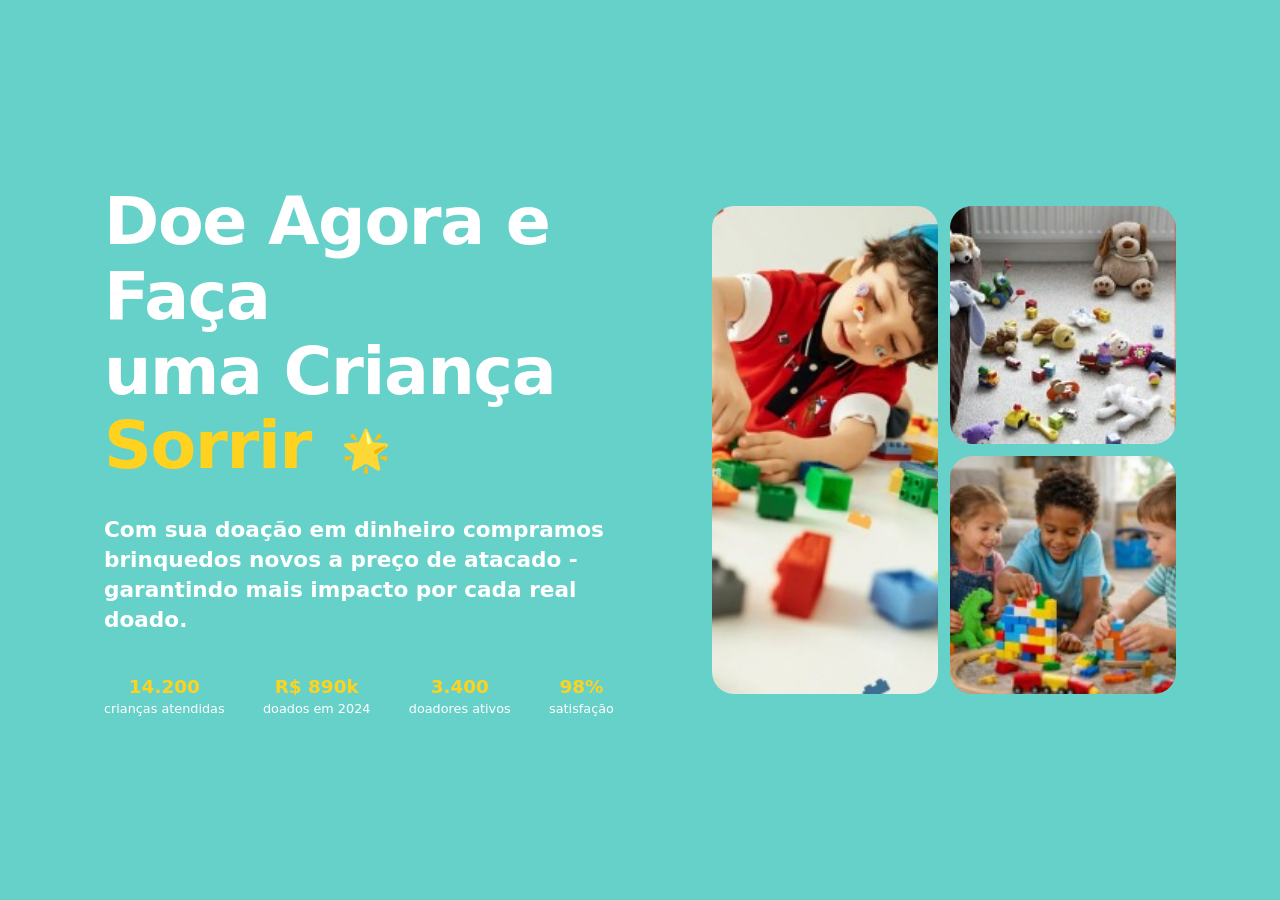
==== doacao-site/index.html @ 0e4f73e1 "Doardinheiro" ====
<!DOCTYPE html>
<html lang="pt-BR">
<head>
<meta charset="UTF-8">
<meta name="viewport" content="width=device-width, initial-scale=1">
<title>Doe Agora e Faça uma Criança Sorrir</title>
<link rel="stylesheet" href="style.css">
</head>
<body>
<section class="hero">
  <div class="texto">
    <h1>Doe Agora e Faça<br>uma Criança<br><span class="destaque">Sorrir <span class="estrela">🌟</span></span></h1>
    <p class="descricao">Com sua doação em dinheiro compramos brinquedos novos a preço de atacado - garantindo mais impacto por cada real doado.</p>
    <ul class="numeros">
      <li><strong>14.200</strong><span>crianças atendidas</span></li>
      <li><strong>R$ 890k</strong><span>doados em 2024</span></li>
      <li><strong>3.400</strong><span>doadores ativos</span></li>
      <li><strong>98%</strong><span>satisfação</span></li>
    </ul>
  </div>
  <div class="fotos">
    <img class="foto grande" src="img/foto-1.jpg" alt="Criança brincando com blocos de montar">
    <img class="foto" src="img/foto-2.jpg" alt="Brinquedos espalhados no tapete">
    <img class="foto" src="img/foto-3.jpg" alt="Crianças montando com blocos coloridos">
  </div>
</section>
</body>
</html>
---- doacao-site/style.css ----
:root{
  --fundo:#66D1C8;
  --amarelo:#FFD21F;
  --branco:#fff;
}
*{box-sizing:border-box;margin:0;padding:0}
body{
  font-family:'Inter','Segoe UI',system-ui,-apple-system,sans-serif;
  background:var(--fundo);
  color:var(--branco);
}
.hero{
  min-height:100vh;
  max-width:1200px;
  margin:0 auto;
  padding:clamp(24px,5vw,64px);
  display:grid;
  grid-template-columns:1.2fr 1fr;
  gap:clamp(24px,4vw,56px);
  align-items:center;
}
h1{
  font-size:clamp(2.4rem,5.2vw,4.2rem);
  line-height:1.12;
  font-weight:800;
  letter-spacing:-.02em;
}
.destaque{color:var(--amarelo)}
.estrela{font-size:.6em;margin-left:.2em;vertical-align:middle}
.descricao{
  margin-top:clamp(20px,3vw,32px);
  max-width:34ch;
  font-size:clamp(1.05rem,1.8vw,1.35rem);
  line-height:1.4;
  font-weight:700;
}
.numeros{
  list-style:none;
  margin-top:clamp(24px,3.5vw,40px);
  display:flex;
  flex-wrap:wrap;
  gap:16px clamp(20px,3vw,40px);
}
.numeros li{display:flex;flex-direction:column;align-items:center;gap:4px}
.numeros strong{color:var(--amarelo);font-size:1.15rem;font-weight:800}
.numeros span{font-size:.8rem;font-weight:400}

.fotos{
  display:grid;
  grid-template-columns:1fr 1fr;
  grid-template-rows:1fr 1fr;
  gap:12px;
  aspect-ratio:1 / 1.05;
}
.foto{
  width:100%;height:100%;
  object-fit:cover;
  border-radius:22px;
  display:block;
}
.foto.grande{grid-row:1 / 3}

@media (max-width:820px){
  .hero{grid-template-columns:1fr}
  .fotos{aspect-ratio:auto;height:380px}
}
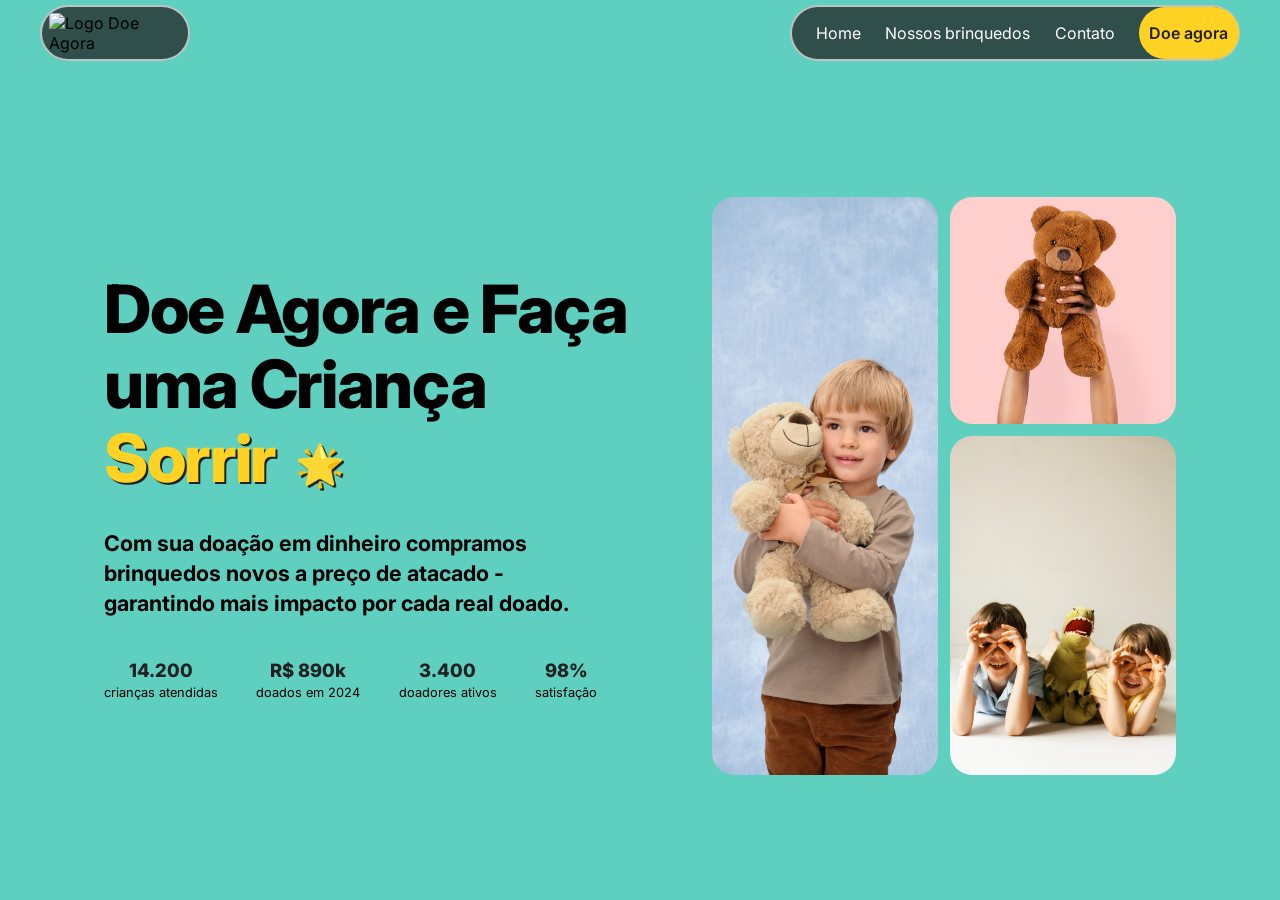
==== commit ed4f3a58: "Doardinheiro" ====
--- a/doacao-site/index.html
+++ b/doacao-site/index.html
@@ -1,28 +1,49 @@
 <!DOCTYPE html>
 <html lang="pt-BR">
 <head>
-<meta charset="UTF-8">
-<meta name="viewport" content="width=device-width, initial-scale=1">
-<title>Doe Agora e Faça uma Criança Sorrir</title>
-<link rel="stylesheet" href="style.css">
+    <meta charset="UTF-8">
+    <meta name="viewport" content="width=device-width, initial-scale=1">
+    <title>Doe Agora e Faça uma Criança Sorrir</title>
+
+    <link rel="preconnect" href="https://fonts.googleapis.com">
+    <link rel="preconnect" href="https://fonts.gstatic.com" crossorigin>
+    <link href="https://fonts.googleapis.com/css2?family=Inter:wght@100..900&display=swap" rel="stylesheet">
+    <link rel="stylesheet" href="style (2).css">
 </head>
+
 <body>
-<section class="hero">
-  <div class="texto">
-    <h1>Doe Agora e Faça<br>uma Criança<br><span class="destaque">Sorrir <span class="estrela">🌟</span></span></h1>
-    <p class="descricao">Com sua doação em dinheiro compramos brinquedos novos a preço de atacado - garantindo mais impacto por cada real doado.</p>
-    <ul class="numeros">
-      <li><strong>14.200</strong><span>crianças atendidas</span></li>
-      <li><strong>R$ 890k</strong><span>doados em 2024</span></li>
-      <li><strong>3.400</strong><span>doadores ativos</span></li>
-      <li><strong>98%</strong><span>satisfação</span></li>
-    </ul>
-  </div>
-  <div class="fotos">
-    <img class="foto grande" src="img/foto-1.jpg" alt="Criança brincando com blocos de montar">
-    <img class="foto" src="img/foto-2.jpg" alt="Brinquedos espalhados no tapete">
-    <img class="foto" src="img/foto-3.jpg" alt="Crianças montando com blocos coloridos">
-  </div>
-</section>
+    <header>
+        <div class="headerContent">
+            <div class="logo">
+                <img src="img/logo.png" alt="Logo Doe Agora" class="logoImg">
+            </div>
+            <nav>
+                <a href="Home.html">Home</a>
+                <a href="Catalogo.html">Nossos brinquedos</a>
+                <a href="Contato.html">Contato</a>
+                <a href="Doe.html" class="btnDoar">Doe agora</a>
+            </nav>
+        </div>
+    </header>
+
+    <main>
+        <section class="hero">
+            <div class="texto">
+                <h1>Doe Agora e Faça<br>uma Criança<br><span class="destaque">Sorrir <span class="estrela">🌟</span></span></h1>
+                <p class="descricao">Com sua doação em dinheiro compramos brinquedos novos a preço de atacado - garantindo mais impacto por cada real doado.</p>
+                <ul class="numeros">
+                    <li><strong>14.200</strong><span>crianças atendidas</span></li>
+                    <li><strong>R$ 890k</strong><span>doados em 2024</span></li>
+                    <li><strong>3.400</strong><span>doadores ativos</span></li>
+                    <li><strong>98%</strong><span>satisfação</span></li>
+                </ul>
+            </div>
+            <div class="fotos">
+                <img class="foto grande" src="img/4b9f894cea6c4cacb4d7d47be352f813.jpg" alt="Criança brincando com blocos de montar">
+                <img class="foto" src="img/c8a0df863fbf852fa0c3aa861cecc78a.jpg" alt="Brinquedos espalhados no tapete">
+                <img class="foto" src="img/ce662a9a442bb353a370909b37b46725.jpg" alt="Crianças montando com blocos coloridos">
+            </div>
+        </section>
+    </main>
 </body>
 </html>
--- a/doacao-site/style (2).css
+++ b/doacao-site/style (2).css
@@ -0,0 +1,215 @@
+/* Variáveis */
+:root {
+    --amarelo: #FFD223;
+    --amarelo-escuro: #CAA61B;
+    --escuro: #212121;
+    --turquesa: #5FCFC0;
+}
+
+/* Geral */
+* {
+    margin: 0;
+    padding: 0;
+    box-sizing: border-box;
+    font-family: "Inter", sans-serif;
+}
+
+.container {
+    max-width: 1280px;
+    margin: auto;
+}
+
+/* Header */
+header {
+    z-index: 999;
+    position: fixed;
+    top: 0;
+    left: 0;
+    display: flex;
+    justify-content: space-between;
+    width: 100%;
+
+    .headerContent {
+        width: 100%;
+        display: flex;
+        justify-content: space-between;
+        max-width: 1200px;
+        margin: auto;
+        margin-top: 5px;
+    }
+
+    a {
+        text-decoration: none;
+    }
+
+    .logo {
+        width: 150px;
+        background-color: #212121bd;
+        border-radius: 40px;
+        display: flex;
+        justify-content: center;
+        align-items: center;
+        border: 2px #f0f0f0b8 solid;
+
+        .logoImg {
+            width: 90%;
+        }
+    }
+
+    nav {
+        background-color: #212121bd;
+        border-radius: 40px;
+        display: flex;
+        justify-content: space-evenly;
+        align-items: center;
+        border: 2px #f0f0f0b8 solid;
+        width: 450px;
+
+        a {
+            color: white;
+
+            &:hover {
+                color: var(--amarelo);
+            }
+        }
+
+        .btnDoar {
+            display: inline-flex;
+            align-items: center;
+            justify-content: center;
+            background-color: var(--amarelo);
+            height: 52px;
+            width: 100px;
+            border-radius: 50px;
+            color: var(--escuro);
+            font-weight: 600;
+            margin-right: -25px;
+
+            &:hover {
+                background-color: var(--amarelo-escuro);
+                color: var(--escuro);
+            }
+        }
+    }
+}
+
+/* Hero */
+.hero {
+    min-height: 100vh;
+    width: 100%;
+    background-color: var(--turquesa);
+    /* espaço extra no topo para o header fixo não cobrir o conteúdo */
+    padding-top: calc(clamp(24px, 5vw, 64px) + 72px);
+    padding-bottom: clamp(24px, 5vw, 64px);
+    /* o fundo ocupa 100% da largura; o conteúdo continua limitado a 1200px e centralizado */
+    padding-left: max(clamp(24px, 5vw, 64px), calc((100% - 1200px) / 2 + clamp(24px, 5vw, 64px)));
+    padding-right: max(clamp(24px, 5vw, 64px), calc((100% - 1200px) / 2 + clamp(24px, 5vw, 64px)));
+    display: grid;
+    grid-template-columns: 1.2fr 1fr;
+    gap: clamp(24px, 4vw, 56px);
+    align-items: center;
+}
+
+h1 {
+    font-size: clamp(2.4rem, 5.2vw, 4.2rem);
+    line-height: 1.12;
+    font-weight: 800;
+    letter-spacing: -.02em;
+}
+
+/* amarelo sobre turquesa tem pouco contraste: contorno escuro ajuda a leitura */
+.destaque {
+    color: var(--amarelo);
+    text-shadow: 2px 2px 0 var(--escuro);
+}
+
+.estrela {
+    font-size: .6em;
+    margin-left: .2em;
+    vertical-align: middle;
+}
+
+.descricao {
+    margin-top: clamp(20px, 3vw, 32px);
+    max-width: 34ch;
+    font-size: clamp(1.05rem, 1.8vw, 1.35rem);
+    line-height: 1.4;
+    font-weight: 700;
+}
+
+.numeros {
+    list-style: none;
+    margin-top: clamp(24px, 3.5vw, 40px);
+    display: flex;
+    flex-wrap: wrap;
+    gap: 16px clamp(20px, 3vw, 40px);
+}
+
+.numeros li {
+    display: flex;
+    flex-direction: column;
+    align-items: center;
+    gap: 4px;
+}
+
+.numeros strong {
+    color: var(--escuro);
+    font-size: 1.15rem;
+    font-weight: 800;
+}
+
+.numeros span {
+    font-size: .8rem;
+    font-weight: 400;
+}
+
+.fotos {
+    display: grid;
+    grid-template-columns: 1fr 1fr;
+    grid-template-rows: 1fr 1fr;
+    gap: 12px;
+    aspect-ratio: 1 / 1.05;
+}
+
+.foto {
+    width: 100%;
+    height: 100%;
+    object-fit: cover;
+    border-radius: 22px;
+    display: block;
+}
+
+.foto.grande {
+    grid-row: 1 / 3;
+}
+
+/* Responsivo */
+@media (max-width: 820px) {
+    header .headerContent {
+        flex-wrap: wrap;
+        justify-content: center;
+        gap: 8px;
+        padding: 0 8px;
+    }
+
+    header nav {
+        width: 100%;
+        flex-wrap: wrap;
+        gap: 4px 12px;
+        padding: 4px 12px;
+
+        .btnDoar {
+            margin-right: 0;
+        }
+    }
+
+    .hero {
+        grid-template-columns: 1fr;
+        padding-top: 150px;
+    }
+
+    .fotos {
+        aspect-ratio: auto;
+        height: 380px;
+    }
+}
